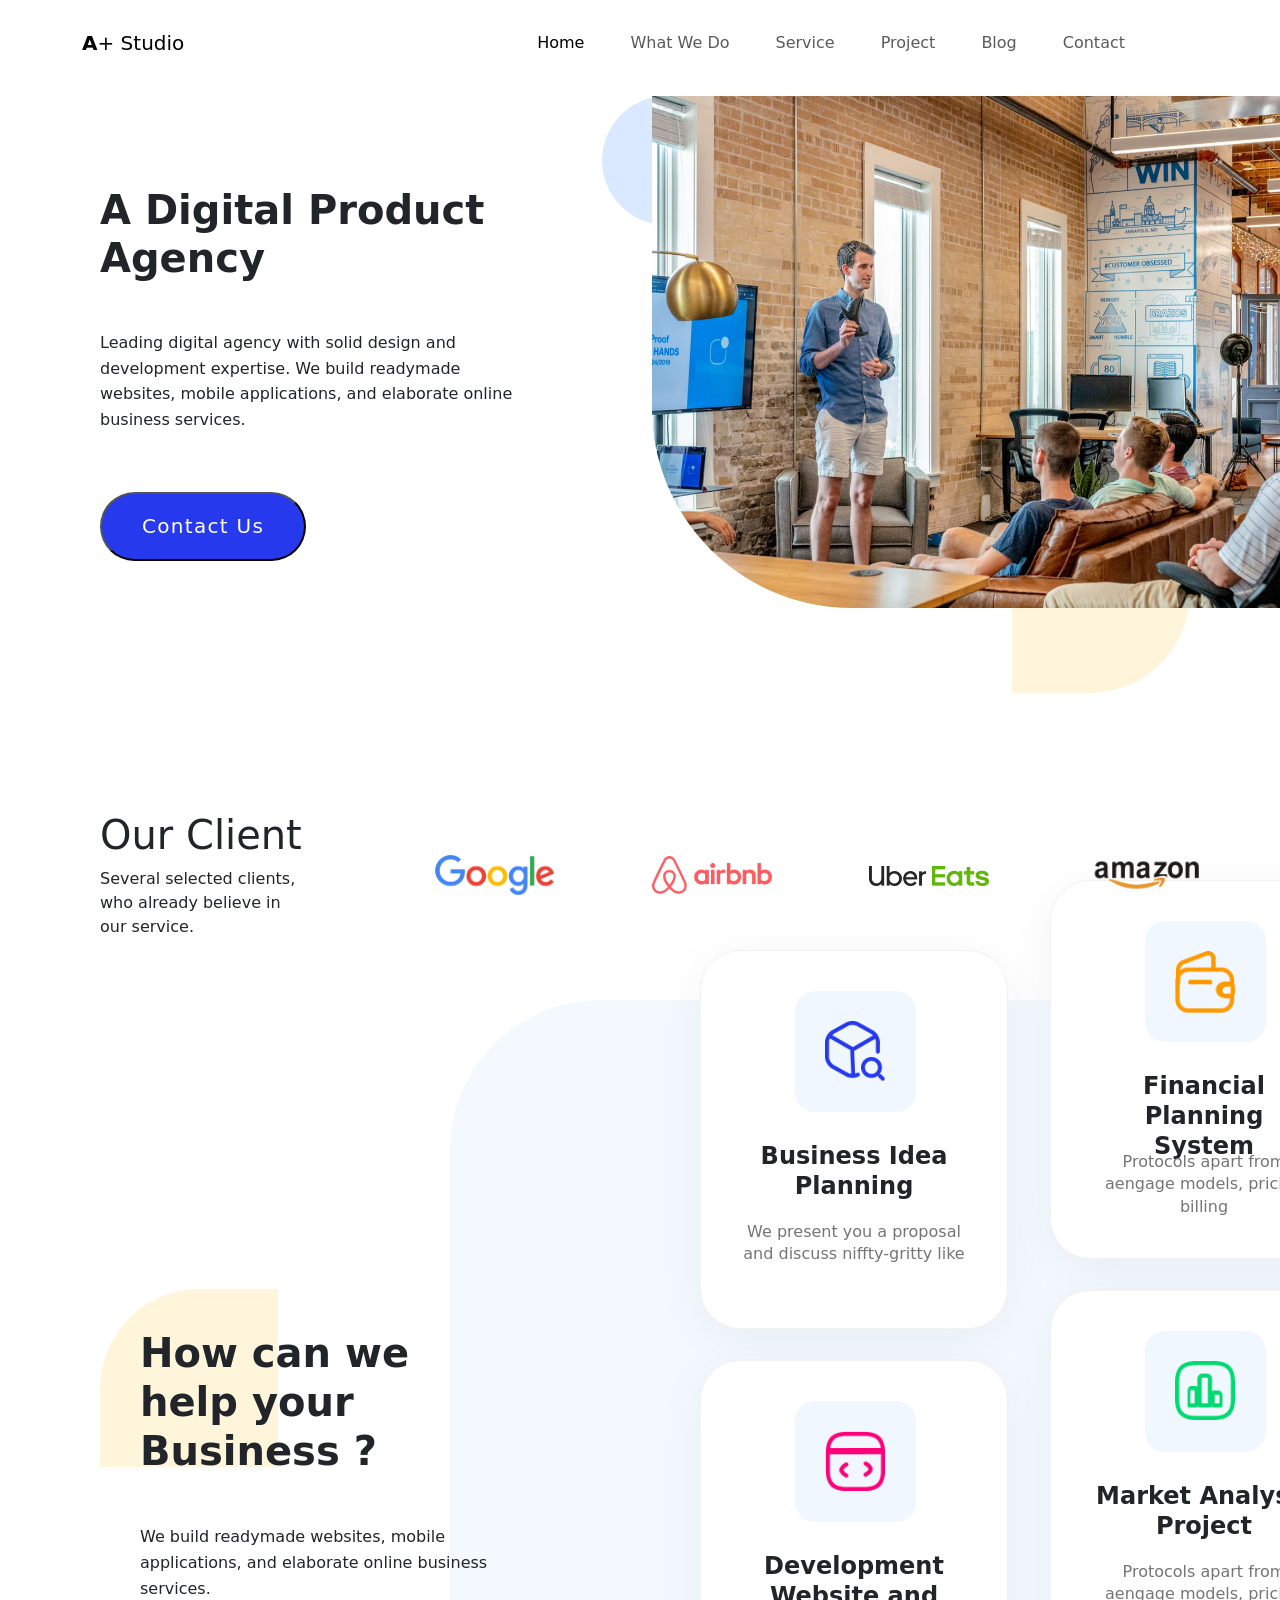
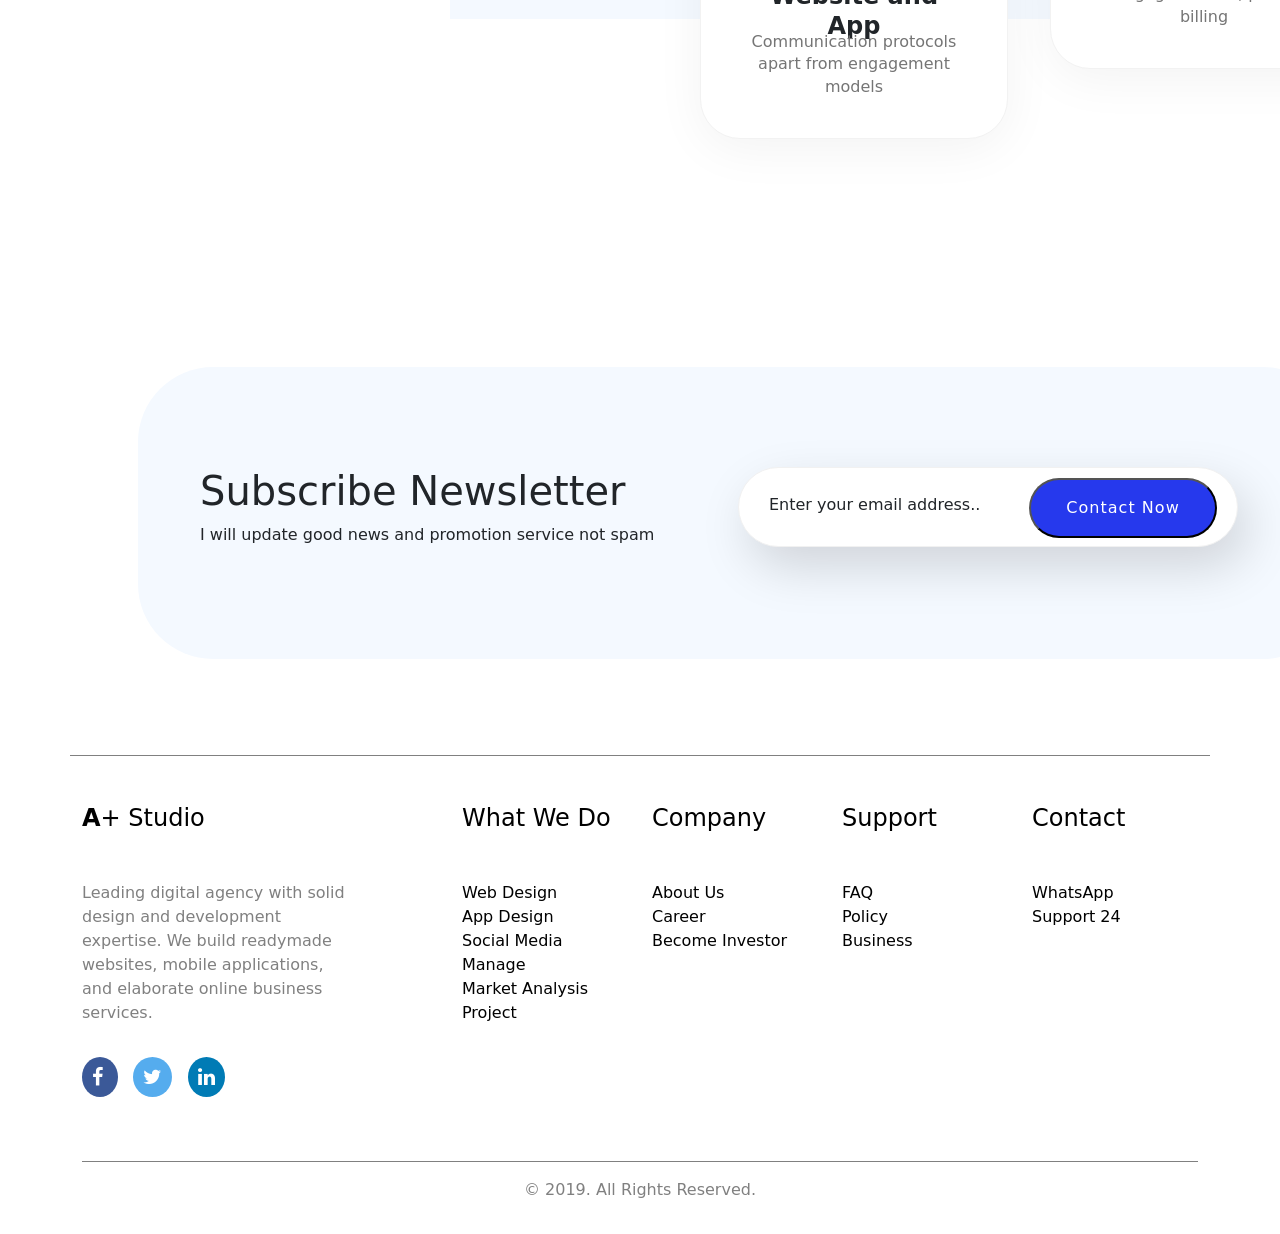
==== index.html @ 4f807710 "[ROBERT] Changed file name" ====
<!DOCTYPE html>
<html lang="en">
<head>
  <meta charset="UTF-8">
  <meta http-equiv="X-UA-Compatible" content="IE=edge">
  <meta name="viewport" content="width=device-width, initial-scale=1">
  <title>Convrersion Task - A Digital Product Agency</title>

  <link rel="icon" type="image/x-icon" href="/assets/color-control.ico">

  <link rel="stylesheet" href="/assets/styles.css">
  <link href="https://cdn.jsdelivr.net/npm/bootstrap@5.3.0-alpha3/dist/css/bootstrap.min.css" rel="stylesheet" integrity="sha384-KK94CHFLLe+nY2dmCWGMq91rCGa5gtU4mk92HdvYe+M/SXH301p5ILy+dN9+nJOZ" crossorigin="anonymous">
  <link rel="stylesheet" href="https://cdnjs.cloudflare.com/ajax/libs/font-awesome/4.7.0/css/font-awesome.min.css">
</head>
<body>
  <!-- Navbar -->
  <nav class="navbar navbar-expand-lg navbar-light bg-white">
      <div class="container-fluid">
        <a id="logo" class="navbar-brand space" href="#"><b>A</b>+ Studio</a>
        <button class="navbar-toggler" type="button" data-bs-toggle="collapse" data-bs-target="#navbarSupportedContent" aria-controls="navbarSupportedContent" aria-expanded="false" aria-label="Toggle navigation">
          <span class="navbar-toggler-icon"></span>
        </button>
        <div class="collapse navbar-collapse nav-right" id="navbarSupportedContent">
          <ul class="navbar-nav ms-auto mb-2 mb-lg-0 ">
            <li class="nav-item space">
              <a class="nav-link active" aria-current="page" href="#">Home</a>
            </li>
            <li class="nav-item space">
              <a class="nav-link" href="#">What We Do</a>
            </li>
            <li class="nav-item space">
              <a class="nav-link" href="#">Service</a>
            </li>
            <li class="nav-item space">
              <a class="nav-link" href="#">Project</a>
            </li>
            <li class="nav-item space">
              <a class="nav-link" href="#">Blog</a>
            </li>
            <li class="nav-item space">
              <a class="nav-link" href="#">Contact</a>
            </li>
          </ul>
        </div>
      </div>
  </nav>
  <!-- End of Navbar -->

  <section>
      <div class="row">
          <div class="col-lg-6">
              <div class="hero-section">
                  <h1>A Digital Product Agency</h1>
                  <p>Leading digital agency with solid design and development expertise. We build readymade websites, mobile applications, and elaborate online business services.</p>
                  <button>Contact Us</button>
              </div>
          </div>
          <div class="col-lg-6">
              <div class="full-circle"></div>
              <div class="hero-img">
                  <img src="/assets/images/img_1.png" alt="Hero section image ">
              </div>
              <div class="square"></div>
          </div>
      </div>
  </section>

  <section>
      <div class="row bl_section">
          <div class="col-lg-4">
              <div class="brand-section">
                  <h1>Our Client</h1>
                  <p>Several selected clients, who already believe in our service.</p>
              </div>
          </div>
          <div class="col-lg-2 col-md-6 col-sm-6 brand-lg">
            <div class="brand-logo">
              <img src="/assets/Brand logo/BL_1.png" alt="Hero section image ">
            </div>
          </div>
          <div class="col-lg-2 col-md-6 col-sm-6 brand-lg">
            <div class="brand-logo">
              <img src="/assets/Brand logo/BL_2.png" alt="Hero section image ">
            </div>
          </div>
          <div class="col-lg-2 col-md-6 col-sm-6 brand-lg">
            <div class="brand-logo">
              <img src="/assets/Brand logo/BL_3.png" alt="Hero section image ">
          </div>
          </div>
          <div class="col-lg-2 col-md-6 col-sm-6 brand-lg">
            <div class="brand-logo">
              <img src="/assets/Brand logo/BL_4.png" alt="Hero section image ">
            </div>
          </div>
      </div>
  </section>
  
  <section>
    <div class="row business-section">
      <div class="col-xl-4 col-sm-10 col-xs-2 main-section">
        <div class="square_1"></div>
        <h1>How can we help your Business ?</h1>
        <p>We build readymade websites, mobile applications, and elaborate online business services.</p>
      </div>
      <div class="col-xl-8 col-lg-12 rectangle-shape">
        <div class="card-1">
          <div class="inner-card-1">
            <img src="/assets/icons/image 14.png" alt="Icon with a cube and a magnifying glass">
          </div>
          <h1>Business Idea Planning</h1>
          <p>We present you a proposal and discuss niffty-gritty like</p>
        </div>
        <div class="card-2">
          <div class="inner-card-1">
            <img src="/assets/icons/image 17.png" alt="Icon of a wallet">
          </div>
          <h1>Financial Planning System</h1>
          <p>Protocols apart from aengage models, pricing billing</p>
        </div>
        <div class="card-3">
          <div class="inner-card-1">
            <img src="/assets/icons/image 15.png" alt="Icon of a code folder">
          </div>
          <h1>Development Website and App</h1>
          <p>Communication protocols apart from engagement models</p>
        </div>
        <div class="card-4">
          <div class="inner-card-1">
            <img src="/assets/icons/image 16.png" alt="Icon of a market analysis">
          </div>
          <h1>Market Analysis Project</h1>
          <p>Protocols apart from aengage models, pricing billing</p>
        </div>
        <div class="half-circle"></div>
      </div>
    </div>
    <div class="responsive-cards">
      <div class="card-1">
        <div class="inner-card-1">
          <img src="/assets/icons/image 14.png" alt="Icon with a cube and a magnifying glass">
        </div>
        <h1>Business Idea Planning</h1>
        <p>We present you a proposal and discuss niffty-gritty like</p>
      </div>
      <div class="card-2">
        <div class="inner-card-1">
          <img src="/assets/icons/image 17.png" alt="Icon of a wallet">
        </div>
        <h1>Financial Planning System</h1>
        <p>Protocols apart from aengage models, pricing billing</p>
      </div>
      <div class="card-3">
        <div class="inner-card-1">
          <img src="/assets/icons/image 15.png" alt="Icon of a code folder">
        </div>
        <h1>Development Website and App</h1>
        <p>Communication protocols apart from engagement models</p>
      </div>
      <div class="card-4">
        <div class="inner-card-1">
          <img src="/assets/icons/image 16.png" alt="Icon of a market analysis">
        </div>
        <h1>Market Analysis Project</h1>
        <p>Protocols apart from aengage models, pricing billing</p>
      </div>
    </div>
  </section>

  <section class="newsletter-section">
    <div class="row newsletter">
      <div class="col-xl-6 col-md-6 left-section">
        <h1>Subscribe Newsletter</h1>
        <p>I will update good news and promotion service not spam</p>
      </div>
      <div class="col-xl-6 col-md-6 right-section">
        <div class="newsletter-label">
          <p>Enter your email address..</p>
          <button> Contact Now</button>
        </div>
      </div>
    </div>
  </section>

  <!-- footer -->
  <div class="mt-5 pt-5 pb-3 footer">
      <div class="container pt-5">
        <div class="row">
          <div class="col-lg-4 col-xs-12 about-company" style="padding-right: 100px;">
            <h4 class="mb-sm-5"><b>A</b>+ Studio</h4>
            <p class="pr-5" style="color: grey">Leading digital agency with solid design and development expertise. We build readymade websites, mobile applications, and elaborate online business services.</p>
            <p class="pt-3"><a href="#"><i class="fa fa-facebook"></i></a> &nbsp;&nbsp;<a href="#"><i class="fa fa-twitter"></i></a> &nbsp;&nbsp;<a href="#"><i class="fa fa-linkedin"></i></a></p>
          </div>
          <div class="col-lg-2 col-xs-12 links">
            <h4 class="mt-lg-0 mb-sm-5">What We Do</h4>
              <ul class="m-0 p-0">
                <li><a href="#">Web Design</a></li>
                <li><a href="#">App Design</a></li>
                <li><a href="#">Social Media Manage</a></li>
                <li><a href="#">Market Analysis Project</a></li>
              </ul>
          </div>
          <div class="col-lg-2 col-xs-12 links">
              <h4 class="mt-lg-0 mb-sm-5">Company</h4>
                <ul class="m-0 p-0">
                  <li><a href="#">About Us</a></li>
                  <li><a href="#">Career</a></li>
                  <li><a href="#">Become Investor</a></li>
                </ul>
          </div>
          <div class="col-lg-2 col-xs-12 links">
              <h4 class="mt-lg-0 mb-sm-5">Support</h4>
                <ul class="m-0 p-0">
                  <li><a href="#">FAQ</a></li>
                  <li><a href="#">Policy</a></li>
                  <li><a href="#">Business</a></li>
                </ul>
            </div>
          <div class="col-lg-2 col-xs-12 location">
            <h4 class="mt-lg-0 mb-sm-5">Contact</h4>
            <p class="mb-0">WhatsApp</p>
            <p>Support 24</p>
          </div>
        </div>
        <div class="row mt-5">
          <div class="col copyright">
            <p class="text-center pt-3">© 2019. All Rights Reserved.</p>
          </div>
        </div>
      </div>
  </div>
  <!-- End of footer -->
    
  <script src="https://cdn.jsdelivr.net/npm/bootstrap@5.3.0-alpha3/dist/js/bootstrap.bundle.min.js" integrity="sha384-ENjdO4Dr2bkBIFxQpeoTz1HIcje39Wm4jDKdf19U8gI4ddQ3GYNS7NTKfAdVQSZe" crossorigin="anonymous"></script>
</body>
</html>
---- assets/styles.css ----
*{
    box-sizing: border-box;
    margin: 0;
    padding: 0;
}

body{
    overflow-x: hidden;
    max-width: 1440px;
}

/* Navbar starts*/
#logo{
    padding-left: 70px;
}
.space{
    padding: 15px;
}
.nav-right{
    padding-right: 120px;
}

@media screen and (max-width: 768px) {
    #logo{
        padding-left: 10px;
    }
}
/* Navbar ends */

/* footer starts */
.footer{
    color:#000000;
}
.container{
    border-top: 1px solid grey;
}
.links ul{
    list-style-type: none;
}
.links ul li a{
    text-decoration: none;
    color: #000000;
    transition: color .2s;
}
.links ul li a:hover{
    text-decoration:none;
    color:#4180CB;
}
.about-company i{
    font-size: 20px;
}
.about-company i a{
    color:#000000;
    transition: color .2s;
}

.about-company i a:hover{
    color:#4180CB
} 
    
.location i{
    font-size: 14px;
}
    
.copyright p{
    border-top: 1px solid grey;
    color: grey;
} 
/* footer end */

/* Footer favicon */
.fa {
    padding: 10px;
    font-size: 30px;
    text-decoration: none;
    border-radius: 100%;
}
.fa:hover {
    opacity: 0.7;
}
.fa-facebook {
    width: 36px;
    background: #3B5998;
    color: white;
}
.fa-twitter {
    background: #55ACEE;
    color: white;
}
.fa-linkedin {
    background: #007bb5;
    color: white;
}
/* favicon ends */

/* Hero left side Section */
.hero-section{
    margin: 100px;
}
.hero-img img{
    max-width: 100%;
    height: auto;
    position: absolute;
    top: 96px;
}
.hero-section h1{
    font-weight: 600;
    padding-bottom: 40px;
}
.hero-section p{
    font-size: 16px;
    line-height: 25.6px;
    padding-bottom: 44px;
}
.hero-section button{
    padding: 20px 40px;
    background: #2639ED;
    border-radius: 60px;
    font-weight: 400;
    font-size: 20px;
    line-height: 25px;
    letter-spacing: 0.065em;
    color: #FFFFFF;
}
/* hero lefts side section end */

/* hero right side section */
.full-circle{
    width: 129px;
    height: 129px;
    border: 1px solid #DAE9FF;
    background-color: #DAE9FF;
    border-radius: 100px;
    position: relative;
    top: 10px;
    right: 50px;
    z-index: -1;
}

.square{
    width: 178px;
    height: 178px;
    background: #FFF5DB;
    border-radius: 0px 0px 100px 0px;
    position: relative;
    top: 300px;
    left: 360px;
    z-index: -1;
}

.square_1{
    width: 178px;
    height: 178px;
    background: #FFF5DB;
    border-radius: 0px 0px 100px 0px;
    transform: rotate(-180deg);
    position: absolute;
    left: 100px;
    z-index: -1;
}

.rectangle-shape{
    width: 1047px;
    height: 619px;
    position: absolute;
    left: 450px;
    top: 1000px;
    background: #F4F9FF;
    border-radius: 150px 0px 0px 0px;
    z-index: -1;
}

/* hero right side section end*/

@media screen and (max-width: 1024px) {
    .hero-img img{
        width: 510px;
        height: 450px;
    } 
    .square{
        top: 250px;
        left: 280px;
    }
}

@media screen and (max-width: 990px) {
    .hero-img img{
        width: 100%;
        height: auto;
        position: relative;
        top: -150px
    } 
    .square{
        top: -220px;
        left: 450px;
    }
}

@media screen and (max-width: 720px) {
    .hero-section{
        margin: 60px;
    }
    .hero-img img{
        width: 750px;
        height: auto;
    }
    .square{
        top: -250px;
        left: 450px;
    }
}
@media screen and (max-width: 500px) {
    .hero-section{
        margin: 40px;
    }
    .hero-img img{
        width: 430px;
        height: auto;
        top: -50px;
    }
    .square{
        top: -150px;
        left: 250px;
    }
}

@media screen and (min-width: 320px) and (max-width: 499px) {
    .square{
        top: -150px;
        left: 120px;
    }
}

.bl_section{
    padding-top: 50px;
}
.brand-section{
    margin: 100px;
}
.brand-lg{
    display: flex;
    justify-content: space-between;
    align-items: center;
}
.brand-lg-2{
    display: flex;
    justify-content: space-between;
    align-items: center;
}

.brand-logo img{
    width: 170px;
    height: auto;
    padding-right: 50px;
}

@media screen and (max-width: 1024px) {
    .bl_section{
        padding-top: 10px;
        position: relative;
        top: -100px
    }
}

@media screen and (max-width: 990px) {
    .brand-section{
        margin: 50px;
    }
    .bl_section{
        padding-top: 10px;
        position: relative;
        top: -200px;
    }
    .brand-lg{
        justify-content: center;
        padding: 40px;
        align-items: stretch;
    }
}

.business-section{
    padding-top: 250px;
    padding-bottom: 250px;
}

.main-section{
    margin: 100px;
}

.main-section h1{
    padding: 40px;
    font-weight: 600;
    font-size: 40px;
    line-height: 49px;
}

.main-section p{
    font-weight: 400;
    font-size: 16px;
    line-height: 160%;
    padding-left: 40px;
}

.card-1{
    width: 308px;
    height: 379px;
    position: absolute;
    left: 250px;
    top: -50px;
    background: #FFFFFF;
    border: 1px solid #F2F2F2;
    box-shadow: 0px 10px 50px rgba(0, 0, 0, 0.05);
    border-radius: 40px;
}

.inner-card-1{
    width: 121px;
    height: 121px;
    position: absolute;
    top: 40px;
    left: 94px;
    background: #F1F7FF;
    border-radius: 20px;
}

.inner-card-1 img{
    width: 60px;
    position: absolute;
    top: 30px;
    left: 30px;
}

.card-1 h1{
    padding: 40px;
    font-style: normal;
    position: absolute;
    top: 150px;
    font-weight: 600;
    font-size: 24px;
    line-height: 30px;
    text-align: center;
}

.card-1 p{
    padding: 40px;
    font-style: normal;
    position: absolute;
    top: 230px;
    font-weight: 400;
    font-size: 16px;
    line-height: 140%;
    text-align: center;
    color: #757575;
}

.card-2{
    width: 308px;
    height: 379px;
    position: absolute;
    left: 600px;
    top: -120px;
    background: #FFFFFF;
    border: 1px solid #F2F2F2;
    box-shadow: 0px 10px 50px rgba(0, 0, 0, 0.05);
    border-radius: 40px;
}

.card-2 h1{
    padding: 40px;
    font-style: normal;
    position: absolute;
    top: 150px;
    font-weight: 600;
    font-size: 24px;
    line-height: 30px;
    text-align: center;
}

.card-2 p{
    padding: 40px;
    font-style: normal;
    position: absolute;
    top: 230px;
    font-weight: 400;
    font-size: 16px;
    line-height: 140%;
    text-align: center;
    color: #757575;
}

.card-3{
    width: 308px;
    height: 379px;
    position: absolute;
    left: 250px;
    top: 360px;
    background: #FFFFFF;
    border: 1px solid #F2F2F2;
    box-shadow: 0px 10px 50px rgba(0, 0, 0, 0.05);
    border-radius: 40px;
}

.card-3 h1{
    padding: 40px;
    font-style: normal;
    position: absolute;
    top: 150px;
    font-weight: 600;
    font-size: 24px;
    line-height: 30px;
    text-align: center;
}

.card-3 p{
    padding: 40px;
    font-style: normal;
    position: absolute;
    top: 230px;
    font-weight: 400;
    font-size: 16px;
    line-height: 140%;
    text-align: center;
    color: #757575;
}

.card-4{
    width: 308px;
    height: 379px;
    position: absolute;
    left: 600px;
    top: 290px;
    background: #FFFFFF;
    border: 1px solid #F2F2F2;
    box-shadow: 0px 10px 50px rgba(0, 0, 0, 0.05);
    border-radius: 40px;
}

.card-4 h1{
    padding: 40px;
    font-style: normal;
    position: absolute;
    top: 150px;
    font-weight: 600;
    font-size: 24px;
    line-height: 30px;
    text-align: center;
}

.card-4 p{
    padding: 40px;
    font-style: normal;
    position: absolute;
    top: 230px;
    font-weight: 400;
    font-size: 16px;
    line-height: 140%;
    text-align: center;
    color: #757575;
}

.half-circle{
    width: 120px;
    height: 120px;
    position: absolute;
    top: 570px;
    left: 850px;
    border: 8.8px solid #FF007A;
    border-radius: 0 0 150px 150px;
    z-index: -1;
}

@media screen and (min-width: 1124px) and (max-width: 2000px) {
    .responsive-cards{
        display: none;
    }
}

@media screen and (max-width: 1024px){
    .business-section{
        padding-top: 50px;
        padding-bottom: 50px;
    }
    .rectangle-shape{
        display: none;
    }
    .main-section{
        position: relative;
        top: -150px;
        height: 800px;
    }
    .responsive-cards{
        position: relative;
        top: -700px;
        left: -80px
    }
}

@media screen and (max-width: 780px) {
    .main-section{
        position: relative;
        top: -150px;
    }
    .responsive-cards{
        left: -200px;
    }
}

@media screen and (min-width: 380px) and (max-width: 500px) {
    .main-section{
        height: 2000px;
    }
    .card-1{
        top: -1300px;
    }
    .card-2{
        left: 250px;
        top: -850px;
    }
    .card-3{
        top: -400px;
    }
    .card-4{
        left: 250px;
        top: 50px;
    }
}

@media screen and (min-width: 375px) and (max-width: 379px) {
    .main-section{
        height: 2000px;
    }
    .card-1{
        top: -1200px;
        left: 240px;
    }
    .card-2{
        left: 240px;
        top: -750px;
    }
    .card-3{
        top: -300px;
        left: 240px;
    }
    .card-4{
        left: 240px;
        top: 150px;
    }
}

@media screen and (max-width: 320px) {
    .main-section{
        height: 2000px;
    }
    .card-1{
        top: -1200px;
        left: 210px;
    }
    .card-2{
        left: 210px;
        top: -750px;
    }
    .card-3{
        top: -300px;
        left: 210px;
    }
    .card-4{
        left: 210px;
        top: 150px;
    }
}

@media screen and (min-width: 320px) and (max-width: 600px) {
    .main-section{
        position: relative;
        left: -100px;
        top: -150px;
    }
}

.newsletter{
    width: 1200px;
    height: 292px;
    background: #F4F9FF;
    border-radius: 75px;
    position: relative;
    left: 150px;
}

.left-section{
    position: absolute;
    top: 100px;
    left: 50px;
}

.newsletter-label{
    width: 500px;
    height: 80px;
    position: absolute;
    left: 600px;
    top: 100px;
    background: #FFFFFF;
    border: 1px solid #F1F1F1;
    box-shadow: 10px 20px 50px rgba(0, 0, 0, 0.15);
    border-radius: 60px;
}

.newsletter-label p{
    position: absolute;
    top: 25px;
    left: 30px;
}

.newsletter-label button{
    width: 188px;
    height: 60px;
    position: absolute;
    left: 290px;
    top: 10px;
    font-style: normal;
    font-weight: 400;
    font-size: 16px;
    line-height: 20px;
    letter-spacing: 0.065em;
    color: #FFFFFF;
    background: #2639ED;
    border-radius: 60px;
}

@media screen and (min-width: 770px) and (max-width: 1024px) {
    .newsletter-section{
        display: none;
    }     
}

@media screen and (max-width: 768px) {
    .newsletter{
        width: 600px;
        left: 100px;
        top: 50px;
    }
    .newsletter-label{
        width: 280px;
        /* height: 100px; */
        left: 300px;
    }
    .newsletter-label p{
        display: none;
    }
    .newsletter-label button{
        left: 80px;
    }
}

@media screen and (min-width: 320px) and (max-width: 430px) {
    .newsletter-section{
        display: none;
    }
}
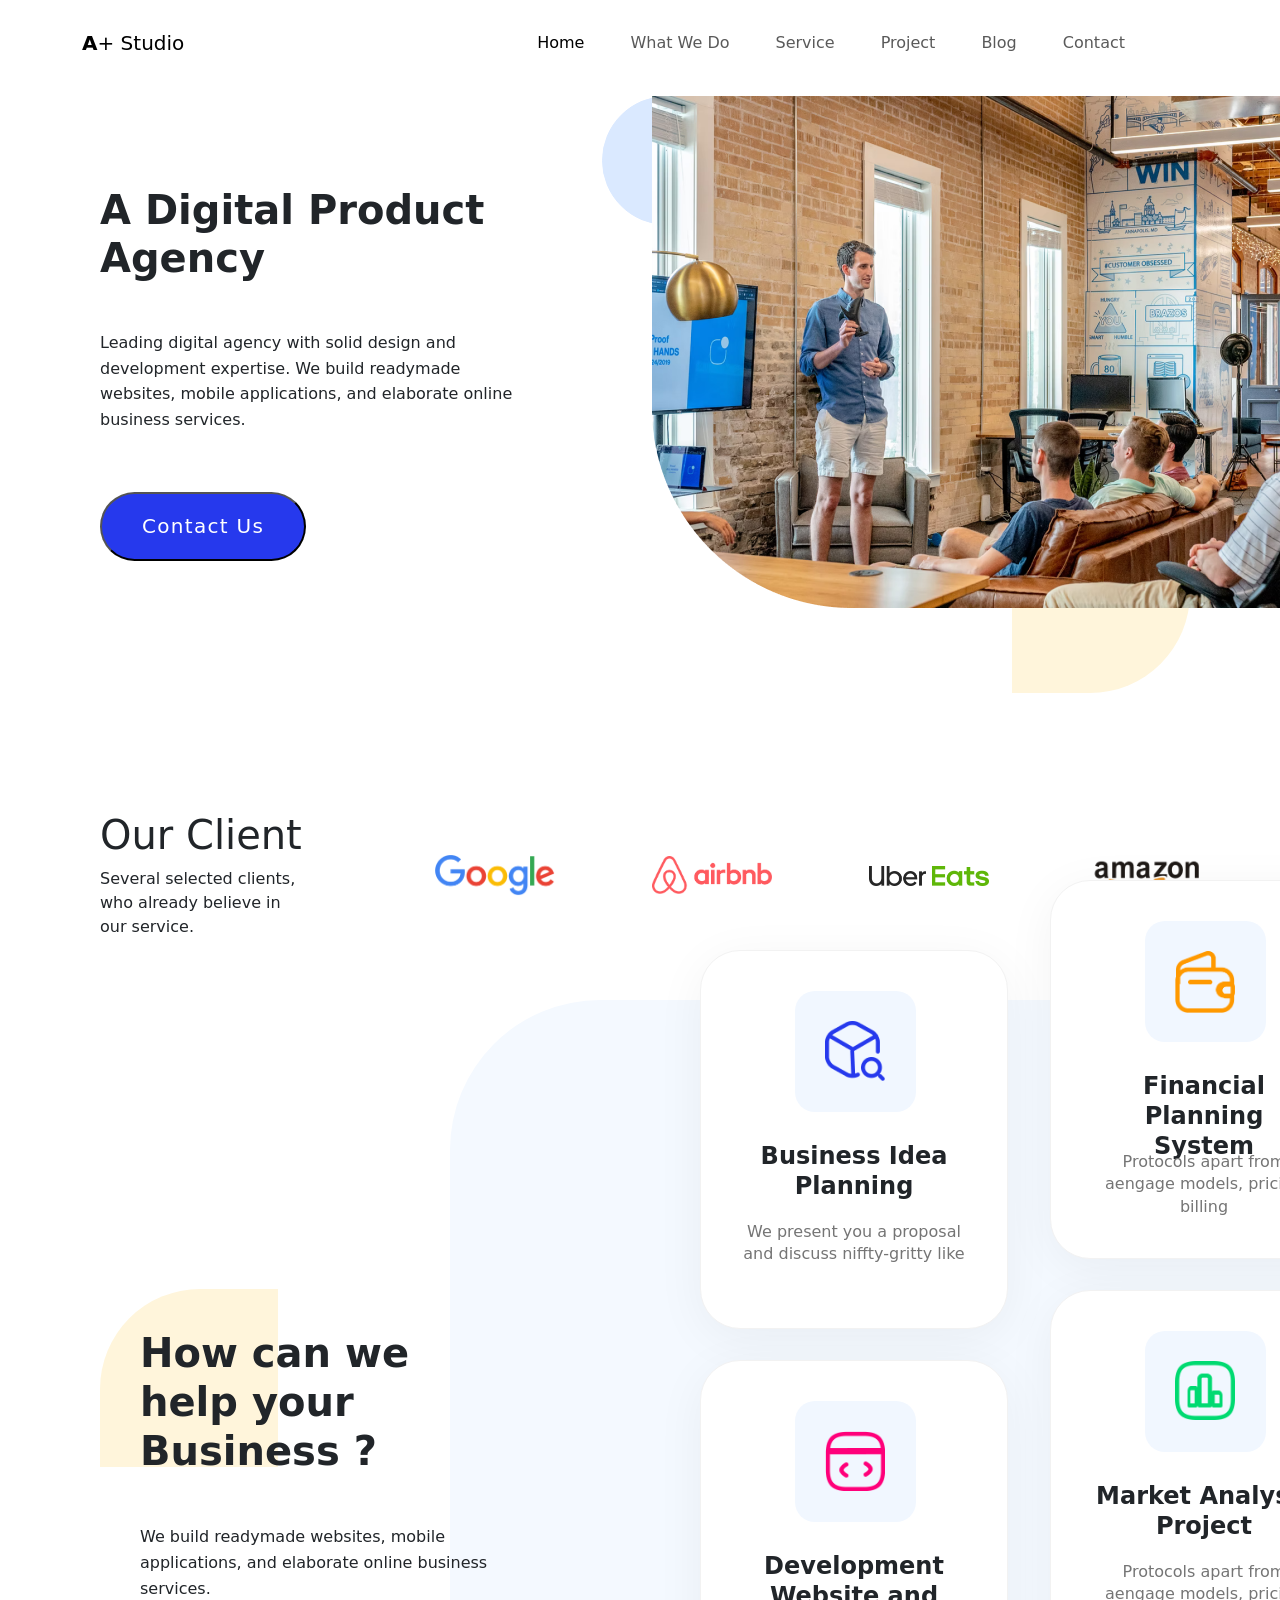
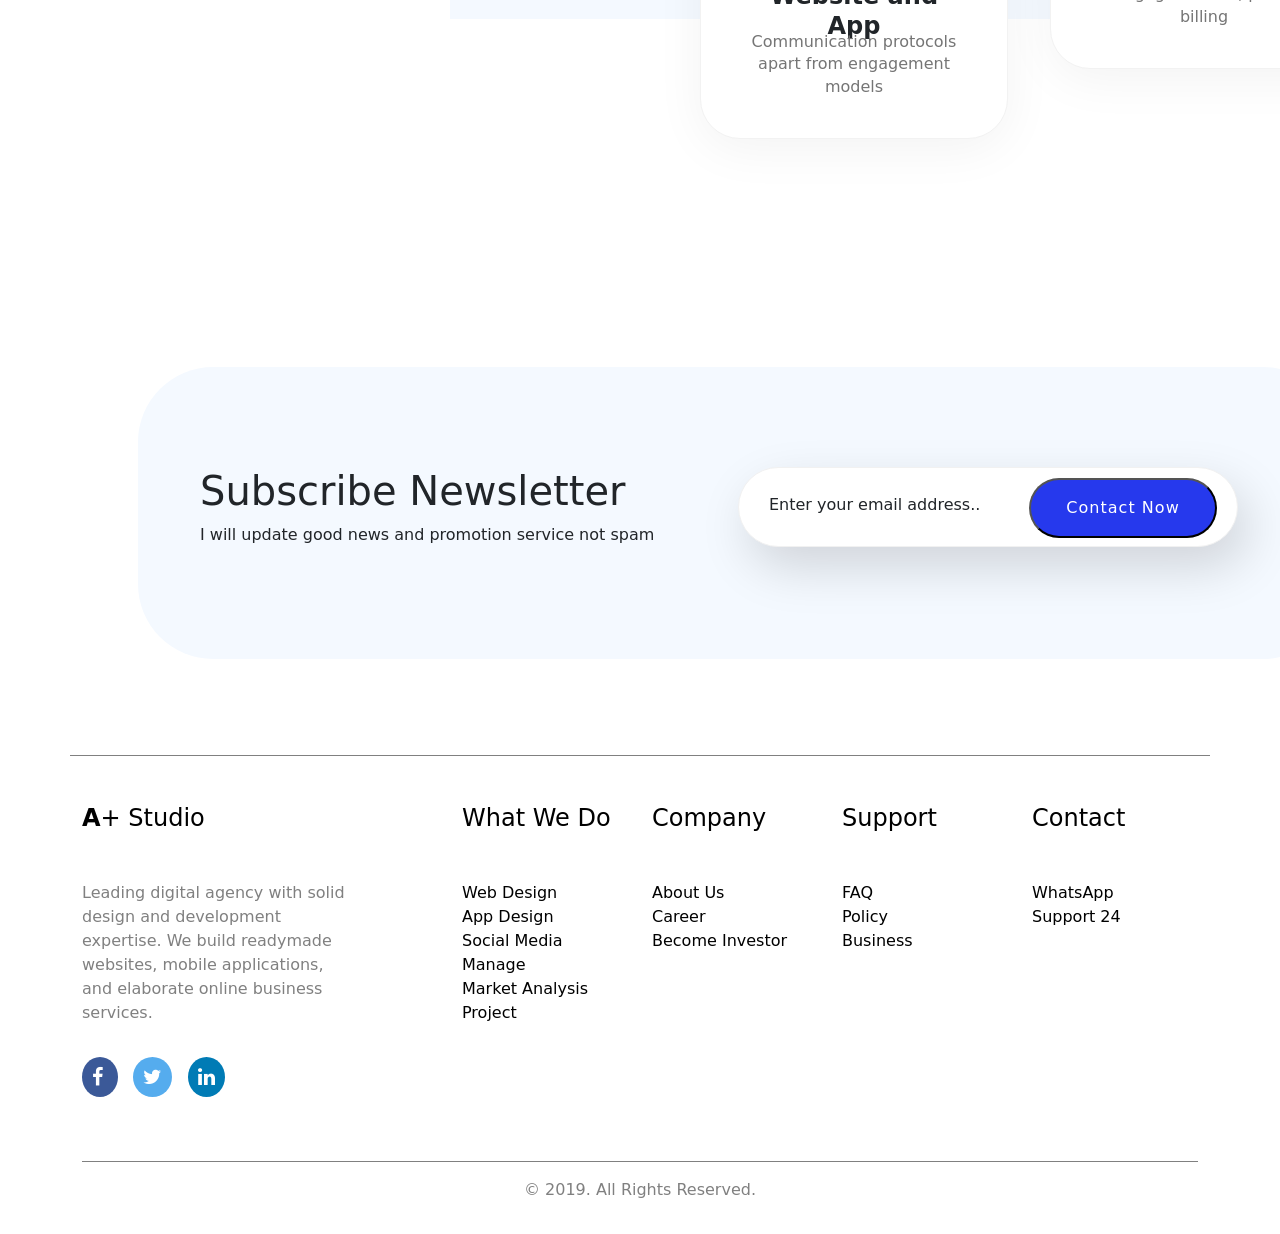
==== commit a5904a91: "[ROBERT] Changes made in css" ====
--- a/index.html
+++ b/index.html
@@ -4,13 +4,13 @@
   <meta charset="UTF-8">
   <meta http-equiv="X-UA-Compatible" content="IE=edge">
   <meta name="viewport" content="width=device-width, initial-scale=1">
-  <title>Convrersion Task - A Digital Product Agency</title>
-
-  <link rel="icon" type="image/x-icon" href="/assets/color-control.ico">
-
-  <link rel="stylesheet" href="/assets/styles.css">
-  <link href="https://cdn.jsdelivr.net/npm/bootstrap@5.3.0-alpha3/dist/css/bootstrap.min.css" rel="stylesheet" integrity="sha384-KK94CHFLLe+nY2dmCWGMq91rCGa5gtU4mk92HdvYe+M/SXH301p5ILy+dN9+nJOZ" crossorigin="anonymous">
-  <link rel="stylesheet" href="https://cdnjs.cloudflare.com/ajax/libs/font-awesome/4.7.0/css/font-awesome.min.css">
+  <title>A Digital Product Agency</title>
+
+  <link rel="icon" type="image/x-icon" href="assets/color-control.ico" />
+
+  <link rel="stylesheet" href="assets/styles.css" />
+  <link href="https://cdn.jsdelivr.net/npm/bootstrap@5.3.0-alpha3/dist/css/bootstrap.min.css" rel="stylesheet" integrity="sha384-KK94CHFLLe+nY2dmCWGMq91rCGa5gtU4mk92HdvYe+M/SXH301p5ILy+dN9+nJOZ" crossorigin="anonymous" />
+  <link rel="stylesheet" href="https://cdnjs.cloudflare.com/ajax/libs/font-awesome/4.7.0/css/font-awesome.min.css" />
 </head>
 <body>
   <!-- Navbar -->
@@ -58,7 +58,7 @@
           <div class="col-lg-6">
               <div class="full-circle"></div>
               <div class="hero-img">
-                  <img src="/assets/images/img_1.png" alt="Hero section image ">
+                  <img src="assets/images/img_1.png" alt="Image of a group of people and a person presenting a presentation">
               </div>
               <div class="square"></div>
           </div>
@@ -75,22 +75,22 @@
           </div>
           <div class="col-lg-2 col-md-6 col-sm-6 brand-lg">
             <div class="brand-logo">
-              <img src="/assets/Brand logo/BL_1.png" alt="Hero section image ">
-            </div>
-          </div>
-          <div class="col-lg-2 col-md-6 col-sm-6 brand-lg">
-            <div class="brand-logo">
-              <img src="/assets/Brand logo/BL_2.png" alt="Hero section image ">
-            </div>
-          </div>
-          <div class="col-lg-2 col-md-6 col-sm-6 brand-lg">
-            <div class="brand-logo">
-              <img src="/assets/Brand logo/BL_3.png" alt="Hero section image ">
-          </div>
-          </div>
-          <div class="col-lg-2 col-md-6 col-sm-6 brand-lg">
-            <div class="brand-logo">
-              <img src="/assets/Brand logo/BL_4.png" alt="Hero section image ">
+              <img src="assets/Brand logo/BL_1.png" alt="google brand logo">
+            </div>
+          </div>
+          <div class="col-lg-2 col-md-6 col-sm-6 brand-lg">
+            <div class="brand-logo">
+              <img src="assets/Brand logo/BL_2.png" alt="Airhub brand logo">
+            </div>
+          </div>
+          <div class="col-lg-2 col-md-6 col-sm-6 brand-lg">
+            <div class="brand-logo">
+              <img src="assets/Brand logo/BL_3.png" alt="uber Eats brand logo">
+          </div>
+          </div>
+          <div class="col-lg-2 col-md-6 col-sm-6 brand-lg">
+            <div class="brand-logo">
+              <img src="assets/Brand logo/BL_4.png" alt="Amazon brand logo">
             </div>
           </div>
       </div>
@@ -103,31 +103,31 @@
         <h1>How can we help your Business ?</h1>
         <p>We build readymade websites, mobile applications, and elaborate online business services.</p>
       </div>
-      <div class="col-xl-8 col-lg-12 rectangle-shape">
+      <div class="col-lg-12 rectangle-shape">
         <div class="card-1">
           <div class="inner-card-1">
-            <img src="/assets/icons/image 14.png" alt="Icon with a cube and a magnifying glass">
+            <img src="assets/icons/image 14.png" alt="Icon with a cube and a magnifying glass">
           </div>
           <h1>Business Idea Planning</h1>
           <p>We present you a proposal and discuss niffty-gritty like</p>
         </div>
         <div class="card-2">
           <div class="inner-card-1">
-            <img src="/assets/icons/image 17.png" alt="Icon of a wallet">
+            <img src="assets/icons/image 17.png" alt="Icon of a wallet">
           </div>
           <h1>Financial Planning System</h1>
           <p>Protocols apart from aengage models, pricing billing</p>
         </div>
         <div class="card-3">
           <div class="inner-card-1">
-            <img src="/assets/icons/image 15.png" alt="Icon of a code folder">
+            <img src="assets/icons/image 15.png" alt="Icon of a code folder">
           </div>
           <h1>Development Website and App</h1>
           <p>Communication protocols apart from engagement models</p>
         </div>
         <div class="card-4">
           <div class="inner-card-1">
-            <img src="/assets/icons/image 16.png" alt="Icon of a market analysis">
+            <img src="assets/icons/image 16.png" alt="Icon of a market analysis">
           </div>
           <h1>Market Analysis Project</h1>
           <p>Protocols apart from aengage models, pricing billing</p>
@@ -138,28 +138,28 @@
     <div class="responsive-cards">
       <div class="card-1">
         <div class="inner-card-1">
-          <img src="/assets/icons/image 14.png" alt="Icon with a cube and a magnifying glass">
+          <img src="assets/icons/image 14.png" alt="Icon with a cube and a magnifying glass">
         </div>
         <h1>Business Idea Planning</h1>
         <p>We present you a proposal and discuss niffty-gritty like</p>
       </div>
       <div class="card-2">
         <div class="inner-card-1">
-          <img src="/assets/icons/image 17.png" alt="Icon of a wallet">
+          <img src="assets/icons/image 17.png" alt="Icon of a wallet">
         </div>
         <h1>Financial Planning System</h1>
         <p>Protocols apart from aengage models, pricing billing</p>
       </div>
       <div class="card-3">
         <div class="inner-card-1">
-          <img src="/assets/icons/image 15.png" alt="Icon of a code folder">
+          <img src="assets/icons/image 15.png" alt="Icon of a code folder">
         </div>
         <h1>Development Website and App</h1>
         <p>Communication protocols apart from engagement models</p>
       </div>
       <div class="card-4">
         <div class="inner-card-1">
-          <img src="/assets/icons/image 16.png" alt="Icon of a market analysis">
+          <img src="assets/icons/image 16.png" alt="Icon of a market analysis">
         </div>
         <h1>Market Analysis Project</h1>
         <p>Protocols apart from aengage models, pricing billing</p>
--- a/assets/styles.css
+++ b/assets/styles.css
@@ -160,14 +160,14 @@
 }
 
 .rectangle-shape{
-    width: 1047px;
+    width: 1000px !important;
     height: 619px;
     position: absolute;
     left: 450px;
     top: 1000px;
     background: #F4F9FF;
     border-radius: 150px 0px 0px 0px;
-    z-index: -1;
+    /* z-index: -1; */
 }
 
 /* hero right side section end*/
@@ -285,6 +285,7 @@
 
 .main-section{
     margin: 100px;
+    z-index: 1;
 }
 
 .main-section h1{
